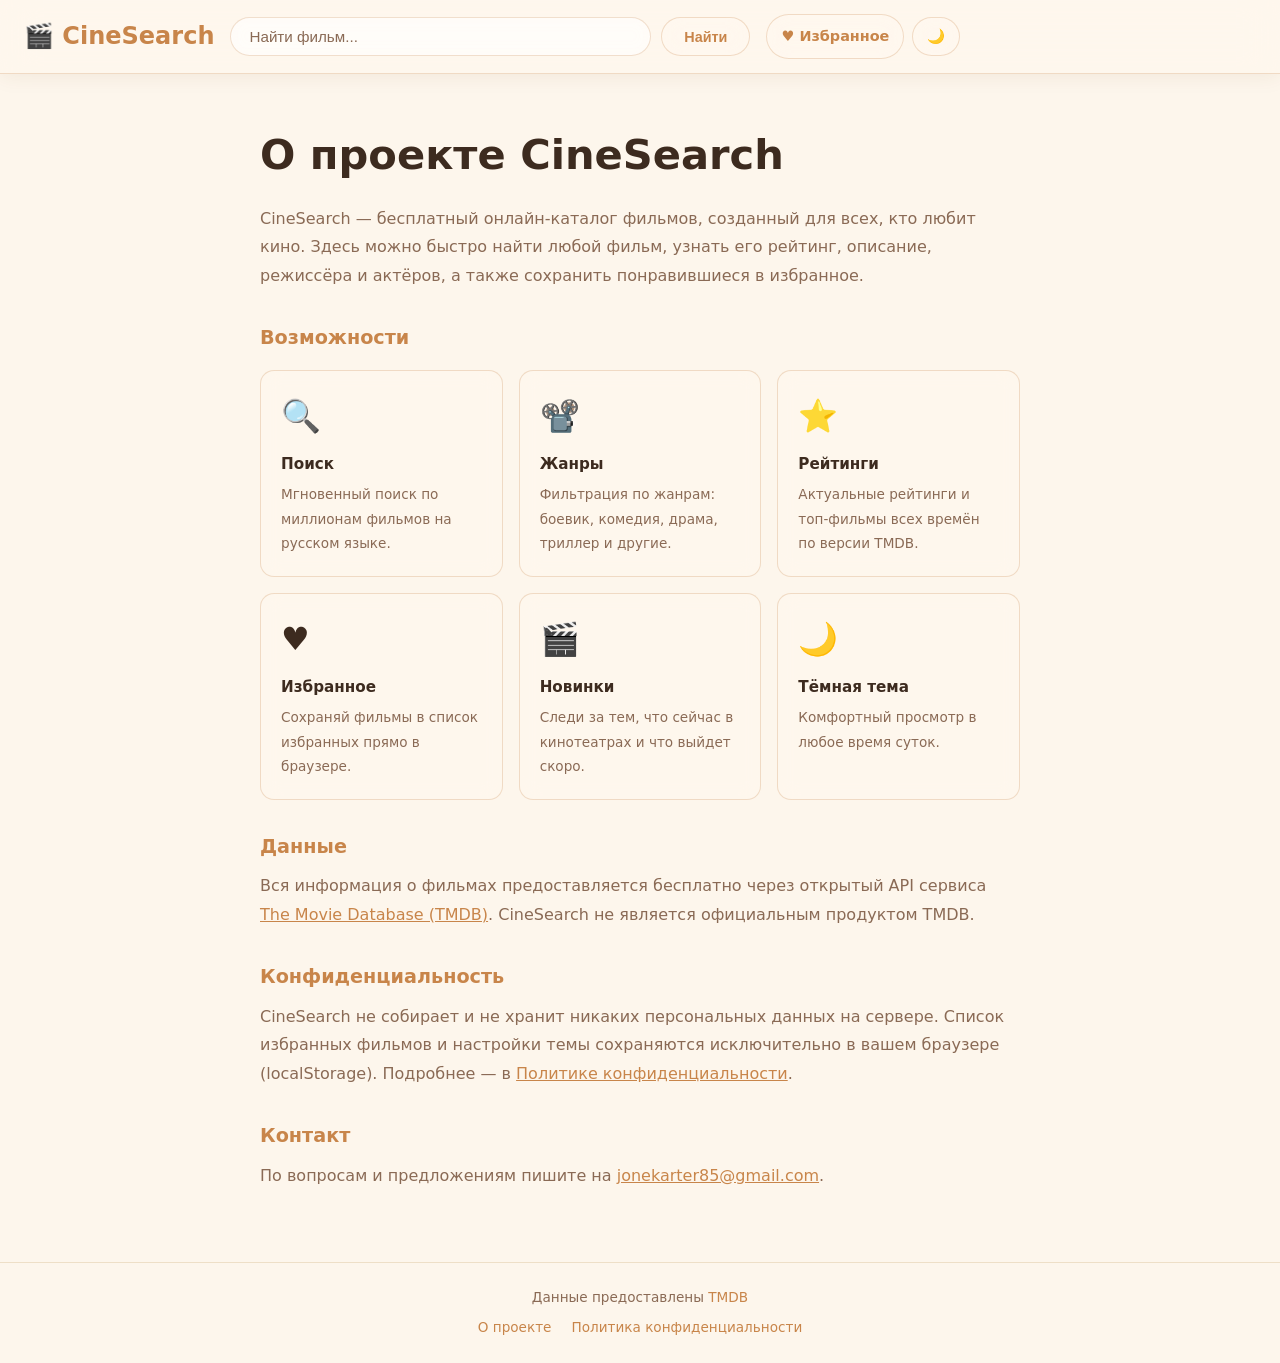
==== about.html @ c68b2f23 "Initial commit" ====
<!DOCTYPE html>
<html lang="ru" data-theme="light">
<head>
  <meta charset="UTF-8" />
  <meta name="viewport" content="width=device-width, initial-scale=1.0" />
  <title>О проекте — CineSearch</title>
  <meta name="description" content="CineSearch — бесплатный каталог фильмов. Узнайте больше о проекте." />
  <meta name="robots" content="index, follow" />
  <link rel="stylesheet" href="style.css" />
  <!-- Google tag (gtag.js) -->
  <script async src="https://www.googletagmanager.com/gtag/js?id=G-CYFRLNQNCZ"></script>
  <script>
    window.dataLayer = window.dataLayer || [];
    function gtag(){dataLayer.push(arguments);}
    gtag('js', new Date());
    gtag('config', 'G-CYFRLNQNCZ');
  </script>
  <style>
    .about-wrap { max-width: 760px; margin: 48px auto 0; }
    .about-wrap h1 { font-size: clamp(1.8rem, 4vw, 2.6rem); font-weight: 800; margin-bottom: 16px; }
    .about-wrap h2 { font-size: 1.2rem; font-weight: 700; margin: 32px 0 10px; color: var(--accent); }
    .about-wrap p  { color: var(--text-muted); line-height: 1.8; margin-bottom: 12px; }
    .about-wrap ul { color: var(--text-muted); line-height: 1.8; padding-left: 20px; margin-bottom: 12px; }
    .about-wrap ul li { margin-bottom: 6px; }
    .feature-grid {
      display: grid;
      grid-template-columns: repeat(auto-fill, minmax(220px, 1fr));
      gap: 16px;
      margin: 16px 0 32px;
    }
    .feature-card {
      background: var(--glass-bg);
      border: 1px solid var(--glass-border);
      border-radius: var(--radius);
      padding: 20px;
      backdrop-filter: blur(10px);
    }
    .feature-card .icon { font-size: 2rem; margin-bottom: 10px; }
    .feature-card h3 { font-size: 0.95rem; font-weight: 700; color: var(--text); margin-bottom: 6px; }
    .feature-card p  { font-size: 0.85rem; color: var(--text-muted); margin: 0; }
    .about-wrap a { color: var(--accent); text-decoration: underline; }
    .about-wrap a:hover { opacity: 0.8; text-decoration: none; }
  </style>
</head>
<body>

  <header class="header">
    <div class="header-inner">
      <a class="logo" href="index.html">🎬 CineSearch</a>
      <div class="search-wrap">
        <input id="searchInput" class="search-input" type="text" placeholder="Найти фильм..." autocomplete="off" />
        <button id="searchBtn" class="btn-glass">Найти</button>
      </div>
      <div class="header-actions">
        <a href="favorites.html" class="btn-glass btn-icon">♥ Избранное</a>
        <button id="themeToggle" class="btn-glass btn-icon" title="Сменить тему">🌙</button>
      </div>
    </div>
  </header>

  <main class="container">
    <div class="about-wrap">
      <h1>О проекте CineSearch</h1>
      <p>
        CineSearch — бесплатный онлайн-каталог фильмов, созданный для всех, кто любит кино.
        Здесь можно быстро найти любой фильм, узнать его рейтинг, описание, режиссёра и актёров,
        а также сохранить понравившиеся в избранное.
      </p>

      <h2>Возможности</h2>
      <div class="feature-grid">
        <div class="feature-card">
          <div class="icon">🔍</div>
          <h3>Поиск</h3>
          <p>Мгновенный поиск по миллионам фильмов на русском языке.</p>
        </div>
        <div class="feature-card">
          <div class="icon">📽️</div>
          <h3>Жанры</h3>
          <p>Фильтрация по жанрам: боевик, комедия, драма, триллер и другие.</p>
        </div>
        <div class="feature-card">
          <div class="icon">⭐</div>
          <h3>Рейтинги</h3>
          <p>Актуальные рейтинги и топ-фильмы всех времён по версии TMDB.</p>
        </div>
        <div class="feature-card">
          <div class="icon">♥</div>
          <h3>Избранное</h3>
          <p>Сохраняй фильмы в список избранных прямо в браузере.</p>
        </div>
        <div class="feature-card">
          <div class="icon">🎬</div>
          <h3>Новинки</h3>
          <p>Следи за тем, что сейчас в кинотеатрах и что выйдет скоро.</p>
        </div>
        <div class="feature-card">
          <div class="icon">🌙</div>
          <h3>Тёмная тема</h3>
          <p>Комфортный просмотр в любое время суток.</p>
        </div>
      </div>

      <h2>Данные</h2>
      <p>
        Вся информация о фильмах предоставляется бесплатно через открытый API сервиса
        <a href="https://www.themoviedb.org" target="_blank" rel="noopener">The Movie Database (TMDB)</a>.
        CineSearch не является официальным продуктом TMDB.
      </p>

      <h2>Конфиденциальность</h2>
      <p>
        CineSearch не собирает и не хранит никаких персональных данных на сервере.
        Список избранных фильмов и настройки темы сохраняются исключительно в вашем браузере (localStorage).
        Подробнее — в <a href="privacy.html">Политике конфиденциальности</a>.
      </p>

      <h2>Контакт</h2>
      <p>
        По вопросам и предложениям пишите на
        <a href="mailto:jonekarter85@gmail.com">jonekarter85@gmail.com</a>.
      </p>
    </div>
  </main>

  <footer class="footer">
    <p>Данные предоставлены <a href="https://www.themoviedb.org" target="_blank">TMDB</a></p>
    <nav class="footer-nav">
      <a href="about.html">О проекте</a>
      <a href="privacy.html">Политика конфиденциальности</a>
    </nav>
  </footer>

  <script>
    const savedTheme = localStorage.getItem('theme') || 'light';
    document.documentElement.setAttribute('data-theme', savedTheme);
    const themeToggle = document.getElementById('themeToggle');
    themeToggle.textContent = savedTheme === 'dark' ? '☀️' : '🌙';
    themeToggle.addEventListener('click', () => {
      document.documentElement.classList.add('theme-transition');
      const cur  = document.documentElement.getAttribute('data-theme');
      const next = cur === 'dark' ? 'light' : 'dark';
      document.documentElement.setAttribute('data-theme', next);
      localStorage.setItem('theme', next);
      themeToggle.textContent = next === 'dark' ? '☀️' : '🌙';
      setTimeout(() => document.documentElement.classList.remove('theme-transition'), 300);
    });
    document.getElementById('searchBtn').addEventListener('click', () => {
      const q = document.getElementById('searchInput').value.trim();
      if (q) window.location.href = `index.html?q=${encodeURIComponent(q)}`;
    });
    document.getElementById('searchInput').addEventListener('keydown', e => {
      if (e.key === 'Enter') document.getElementById('searchBtn').click();
    });
  </script>
</body>
</html>
---- style.css ----
/* ===== Base & Reset ===== */
*, *::before, *::after { box-sizing: border-box; margin: 0; padding: 0; }

:root {
  --cream:        #fdf6ec;
  --cream-dark:   #f5e9d6;
  --cream-mid:    #eedfc7;
  --accent:       #c8854a;
  --accent-soft:  #e4a96f;
  --text:         #3d2b1f;
  --text-muted:   #8a6a55;
  --glass-bg:     rgba(255, 248, 238, 0.55);
  --glass-border: rgba(200, 133, 74, 0.25);
  --shadow:       0 8px 32px rgba(100, 60, 20, 0.12);
  --radius:       14px;
  --transition:   0.3s cubic-bezier(0.4, 0, 0.2, 1);
}

[data-theme="dark"] {
  --cream:        #1a1410;
  --cream-dark:   #241c14;
  --cream-mid:    #2e2318;
  --accent:       #e4a96f;
  --accent-soft:  #c8854a;
  --text:         #f0e0c8;
  --text-muted:   #a08060;
  --glass-bg:     rgba(30, 22, 14, 0.65);
  --glass-border: rgba(228, 169, 111, 0.2);
  --shadow:       0 8px 32px rgba(0, 0, 0, 0.4);
}

html { scroll-behavior: smooth; }

body {
  font-family: 'Segoe UI', system-ui, sans-serif;
  background: var(--cream);
  color: var(--text);
  min-height: 100vh;
  line-height: 1.6;
  transition: background var(--transition), color var(--transition);
}

/* ===== Header ===== */
.header {
  position: sticky;
  top: 0;
  z-index: 100;
  background: var(--glass-bg);
  backdrop-filter: blur(18px);
  -webkit-backdrop-filter: blur(18px);
  border-bottom: 1px solid var(--glass-border);
  box-shadow: 0 2px 20px rgba(100, 60, 20, 0.08);
}

.header-inner {
  max-width: 1280px;
  margin: 0 auto;
  padding: 14px 24px;
  display: flex;
  align-items: center;
  gap: 16px;
  flex-wrap: wrap;
}

.logo {
  font-size: 1.5rem;
  font-weight: 700;
  color: var(--accent);
  text-decoration: none;
  white-space: nowrap;
  transition: opacity var(--transition);
}
.logo:hover { opacity: 0.75; }

.search-wrap {
  display: flex;
  gap: 10px;
  flex: 1;
  max-width: 520px;
}

.header-actions {
  display: flex;
  gap: 8px;
  align-items: center;
  flex-shrink: 0;
}

.search-input {
  flex: 1;
  padding: 10px 18px;
  border: 1.5px solid var(--glass-border);
  border-radius: 50px;
  background: rgba(255,255,255,0.6);
  backdrop-filter: blur(8px);
  font-size: 0.95rem;
  color: var(--text);
  outline: none;
  transition: border-color var(--transition), box-shadow var(--transition), background var(--transition);
}
[data-theme="dark"] .search-input { background: rgba(0,0,0,0.3); }
.search-input::placeholder { color: var(--text-muted); }
.search-input:focus {
  border-color: var(--accent-soft);
  box-shadow: 0 0 0 3px rgba(200,133,74,0.15);
}

/* ===== Glass Button ===== */
.btn-glass {
  padding: 10px 22px;
  border-radius: 50px;
  border: 1.5px solid var(--glass-border);
  background: var(--glass-bg);
  backdrop-filter: blur(12px);
  -webkit-backdrop-filter: blur(12px);
  color: var(--accent);
  font-weight: 600;
  font-size: 0.9rem;
  cursor: pointer;
  transition: background var(--transition), box-shadow var(--transition), transform var(--transition), border-color var(--transition);
  white-space: nowrap;
  text-decoration: none;
  display: inline-flex;
  align-items: center;
  gap: 6px;
}
.btn-glass:hover:not(:disabled) {
  background: rgba(200, 133, 74, 0.15);
  border-color: var(--accent-soft);
  box-shadow: 0 4px 18px rgba(200, 133, 74, 0.25);
  transform: translateY(-2px);
}
.btn-glass:active:not(:disabled) { transform: translateY(0); box-shadow: none; }
.btn-glass:disabled { opacity: 0.4; cursor: not-allowed; }
.btn-icon { padding: 10px 14px; }
.active-link { background: rgba(200,133,74,0.15); border-color: var(--accent-soft); }

/* ===== Tabs ===== */
.tabs-wrap {
  display: flex;
  gap: 8px;
  flex-wrap: wrap;
  margin: 28px 0 0;
}

.tab {
  padding: 8px 18px;
  border-radius: 50px;
  border: 1.5px solid var(--glass-border);
  background: var(--glass-bg);
  backdrop-filter: blur(8px);
  color: var(--text-muted);
  font-weight: 600;
  font-size: 0.88rem;
  cursor: pointer;
  transition: all var(--transition);
}
.tab:hover { color: var(--accent); border-color: var(--accent-soft); }
.tab.active {
  background: rgba(200,133,74,0.15);
  border-color: var(--accent);
  color: var(--accent);
}

/* ===== Genre Filters ===== */
.genre-filters {
  display: flex;
  gap: 8px;
  flex-wrap: wrap;
  margin: 14px 0 0;
}

.genre-btn {
  padding: 6px 14px;
  border-radius: 50px;
  border: 1px solid var(--glass-border);
  background: transparent;
  color: var(--text-muted);
  font-size: 0.82rem;
  font-weight: 500;
  cursor: pointer;
  transition: all var(--transition);
}
.genre-btn:hover { color: var(--accent); border-color: var(--accent-soft); }
.genre-btn.active {
  background: var(--accent);
  border-color: var(--accent);
  color: #fff;
}

/* ===== Container ===== */
.container {
  max-width: 1280px;
  margin: 0 auto;
  padding: 0 24px 60px;
}

/* ===== Hero ===== */
.hero {
  text-align: center;
  padding: 52px 0 32px;
}
.hero h1 {
  font-size: clamp(2rem, 5vw, 3.2rem);
  font-weight: 800;
  letter-spacing: -0.5px;
}
.hero p { margin-top: 10px; font-size: 1.1rem; color: var(--text-muted); }

/* ===== Section title ===== */
.section-title {
  font-size: 1.2rem;
  font-weight: 700;
  color: var(--text);
  margin: 24px 0 20px;
  padding-bottom: 10px;
  border-bottom: 2px solid var(--cream-mid);
}

/* ===== Movies Grid ===== */
.movies-grid {
  display: grid;
  grid-template-columns: repeat(auto-fill, minmax(200px, 1fr));
  gap: 24px;
}

/* ===== Movie Card ===== */
.movie-card {
  background: var(--glass-bg);
  border: 1px solid var(--glass-border);
  border-radius: var(--radius);
  overflow: hidden;
  cursor: pointer;
  text-decoration: none;
  color: inherit;
  box-shadow: var(--shadow);
  backdrop-filter: blur(10px);
  -webkit-backdrop-filter: blur(10px);
  transition: transform var(--transition), box-shadow var(--transition);
  display: flex;
  flex-direction: column;
}
.movie-card:hover {
  transform: translateY(-6px) scale(1.02);
  box-shadow: 0 16px 40px rgba(100, 60, 20, 0.18);
}

/* fade-in animation */
.fade-in {
  opacity: 0;
  transform: translateY(16px);
  animation: fadeInUp 0.45s ease forwards;
}
@keyframes fadeInUp {
  to { opacity: 1; transform: translateY(0); }
}

.movie-poster {
  width: 100%;
  aspect-ratio: 2/3;
  object-fit: cover;
  display: block;
  background: var(--cream-mid);
}
.movie-poster-placeholder {
  width: 100%;
  aspect-ratio: 2/3;
  background: linear-gradient(135deg, var(--cream-mid), var(--cream-dark));
  display: flex;
  align-items: center;
  justify-content: center;
  font-size: 3rem;
}

.movie-info { padding: 14px; flex: 1; display: flex; flex-direction: column; gap: 6px; }
.movie-title { font-size: 0.95rem; font-weight: 700; line-height: 1.3; }
.movie-year { font-size: 0.82rem; color: var(--text-muted); }
.movie-rating {
  display: inline-flex;
  align-items: center;
  gap: 4px;
  font-size: 0.82rem;
  font-weight: 600;
  color: var(--accent);
  margin-top: auto;
}

/* ===== Movie Banner ===== */
.movie-banner {
  width: 100%;
  height: 340px;
  object-fit: cover;
  border-radius: var(--radius);
  display: block;
  margin-bottom: 32px;
  box-shadow: var(--shadow);
}
.movie-banner-placeholder { display: none; }

/* ===== Detail Page ===== */
.detail-wrap {
  display: flex;
  gap: 40px;
  flex-wrap: wrap;
}
.detail-poster {
  width: 260px;
  flex-shrink: 0;
  border-radius: var(--radius);
  box-shadow: var(--shadow);
  object-fit: cover;
}
.detail-poster-placeholder {
  width: 260px;
  flex-shrink: 0;
  aspect-ratio: 2/3;
  border-radius: var(--radius);
  background: var(--cream-mid);
  display: flex;
  align-items: center;
  justify-content: center;
  font-size: 5rem;
}
.detail-info { flex: 1; min-width: 260px; }
.detail-info h1 { font-size: clamp(1.6rem, 4vw, 2.4rem); font-weight: 800; }
.detail-meta { display: flex; flex-wrap: wrap; gap: 12px; margin: 16px 0; }
.meta-tag {
  background: var(--glass-bg);
  border: 1px solid var(--glass-border);
  padding: 4px 14px;
  border-radius: 50px;
  font-size: 0.85rem;
  font-weight: 600;
  color: var(--text-muted);
  backdrop-filter: blur(8px);
}
.meta-tag.accent { color: var(--accent); }
.detail-overview { font-size: 1rem; line-height: 1.7; color: var(--text-muted); margin-top: 20px; }
.back-link {
  display: inline-flex;
  align-items: center;
  gap: 6px;
  margin-bottom: 28px;
  color: var(--accent);
  text-decoration: none;
  font-weight: 600;
  transition: gap var(--transition);
}
.back-link:hover { gap: 10px; }
.genres-list { display: flex; flex-wrap: wrap; gap: 8px; margin-top: 12px; }

/* ===== Fav button ===== */
.fav-btn {
  margin-top: 20px;
  padding: 10px 24px;
  border-radius: 50px;
  border: 1.5px solid var(--glass-border);
  background: var(--glass-bg);
  backdrop-filter: blur(12px);
  color: var(--accent);
  font-weight: 600;
  font-size: 0.95rem;
  cursor: pointer;
  transition: all var(--transition);
}
.fav-btn:hover {
  background: rgba(200,133,74,0.15);
  border-color: var(--accent);
  transform: translateY(-2px);
  box-shadow: 0 4px 18px rgba(200,133,74,0.2);
}
.fav-btn.active {
  background: var(--accent);
  color: #fff;
  border-color: var(--accent);
}

/* ===== Loader ===== */
.loader {
  text-align: center;
  padding: 60px;
  font-size: 1rem;
  color: var(--text-muted);
  animation: pulse 1.4s ease-in-out infinite;
}
@keyframes pulse { 0%, 100% { opacity: 1; } 50% { opacity: 0.4; } }

/* ===== No results ===== */
.no-results { text-align: center; padding: 60px; font-size: 1.1rem; color: var(--text-muted); }

/* ===== Pagination ===== */
.pagination { display: flex; align-items: center; justify-content: center; gap: 20px; margin-top: 48px; }
.page-info { font-size: 0.95rem; color: var(--text-muted); }

/* ===== Footer ===== */
.footer {
  text-align: center;
  padding: 24px;
  font-size: 0.85rem;
  color: var(--text-muted);
  border-top: 1px solid var(--cream-mid);
}
.footer a { color: var(--accent); text-decoration: none; }
.footer a:hover { text-decoration: underline; }
.footer-nav {
  margin-top: 8px;
  display: flex;
  gap: 20px;
  justify-content: center;
  flex-wrap: wrap;
}

/* ===== Utility ===== */
.hidden { display: none !important; }

/* ===== Smooth theme switch (no flash) ===== */
.theme-transition,
.theme-transition *,
.theme-transition *::before,
.theme-transition *::after {
  transition:
    background-color 0.3s cubic-bezier(0.4, 0, 0.2, 1),
    color            0.3s cubic-bezier(0.4, 0, 0.2, 1),
    border-color     0.3s cubic-bezier(0.4, 0, 0.2, 1),
    box-shadow       0.3s cubic-bezier(0.4, 0, 0.2, 1) !important;
}

/* ===== Responsive ===== */
@media (max-width: 700px) {
  .header-inner { padding: 12px 16px; }
  .container { padding: 0 16px 40px; }
  .movies-grid { grid-template-columns: repeat(auto-fill, minmax(150px, 1fr)); gap: 14px; }
  .detail-wrap { flex-direction: column; }
  .detail-poster, .detail-poster-placeholder { width: 100%; max-width: 260px; }
  .movie-banner { height: 200px; }
  .header-actions .btn-glass span { display: none; }
}
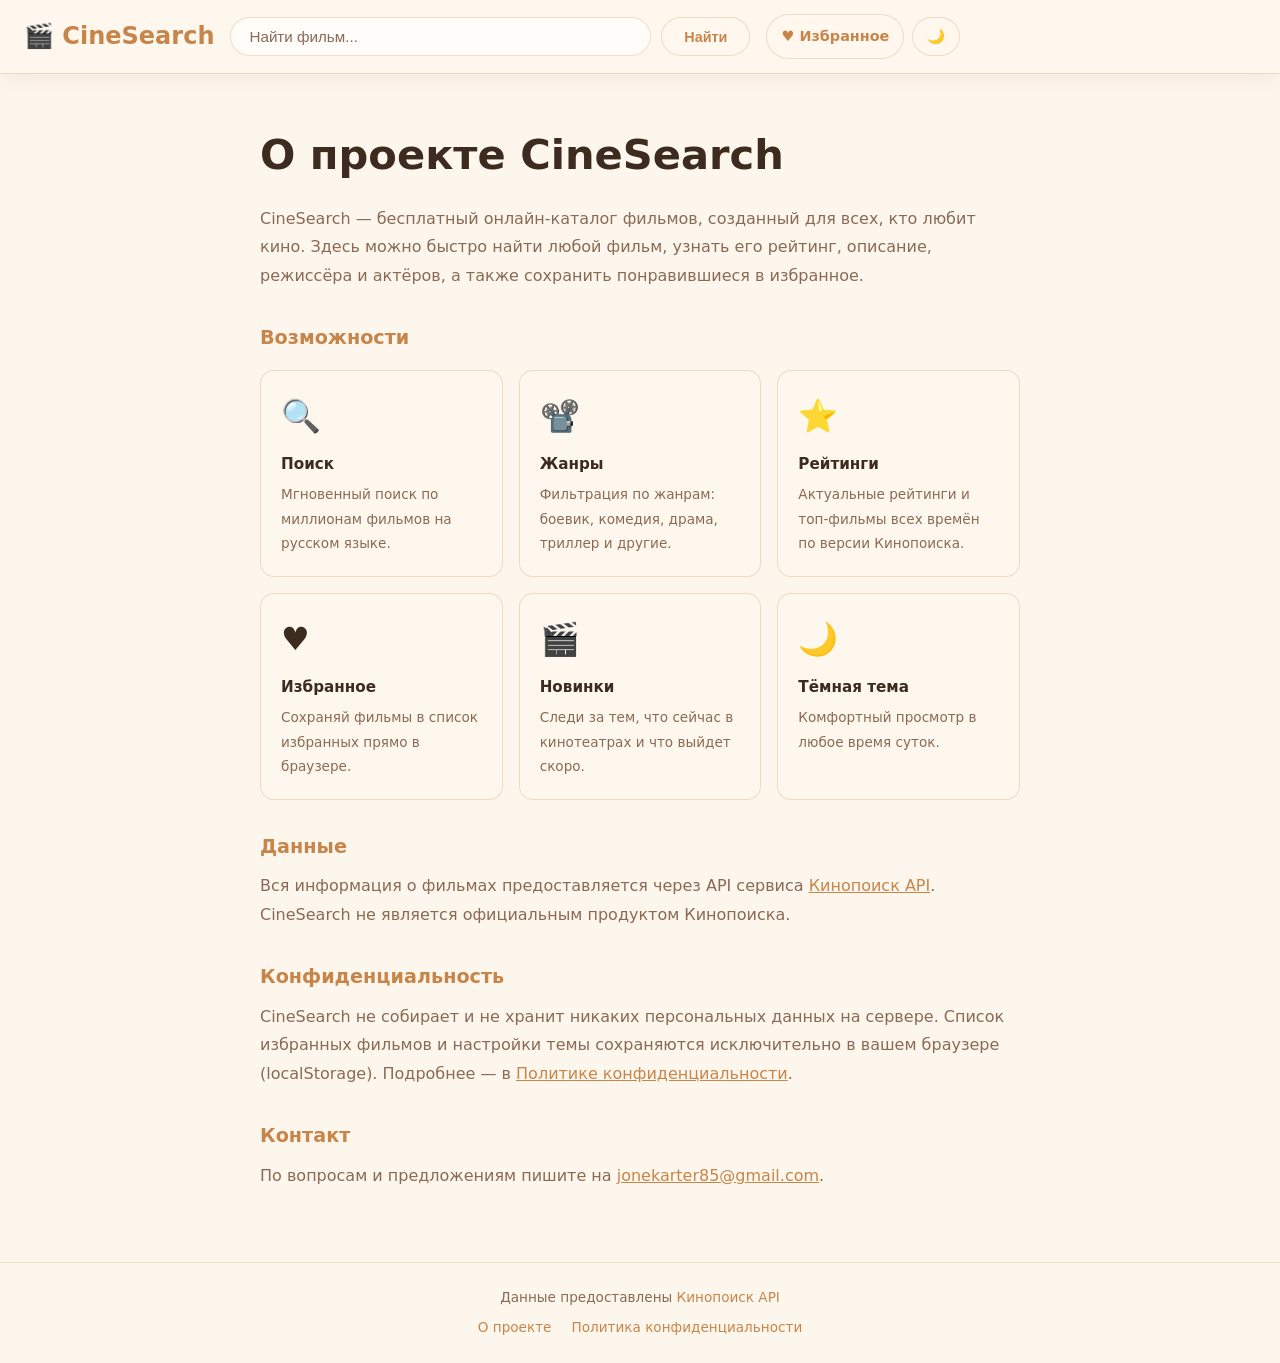
==== commit 23e28c33: "Migrate from TMDB to Kinopoisk API" ====
--- a/about.html
+++ b/about.html
@@ -82,7 +82,7 @@
         <div class="feature-card">
           <div class="icon">⭐</div>
           <h3>Рейтинги</h3>
-          <p>Актуальные рейтинги и топ-фильмы всех времён по версии TMDB.</p>
+          <p>Актуальные рейтинги и топ-фильмы всех времён по версии Кинопоиска.</p>
         </div>
         <div class="feature-card">
           <div class="icon">♥</div>
@@ -103,9 +103,9 @@
 
       <h2>Данные</h2>
       <p>
-        Вся информация о фильмах предоставляется бесплатно через открытый API сервиса
-        <a href="https://www.themoviedb.org" target="_blank" rel="noopener">The Movie Database (TMDB)</a>.
-        CineSearch не является официальным продуктом TMDB.
+        Вся информация о фильмах предоставляется через API сервиса
+        <a href="https://kinopoisk.dev" target="_blank" rel="noopener">Кинопоиск API</a>.
+        CineSearch не является официальным продуктом Кинопоиска.
       </p>
 
       <h2>Конфиденциальность</h2>
@@ -124,7 +124,7 @@
   </main>
 
   <footer class="footer">
-    <p>Данные предоставлены <a href="https://www.themoviedb.org" target="_blank">TMDB</a></p>
+    <p>Данные предоставлены <a href="https://kinopoisk.dev" target="_blank">Кинопоиск API</a></p>
     <nav class="footer-nav">
       <a href="about.html">О проекте</a>
       <a href="privacy.html">Политика конфиденциальности</a>
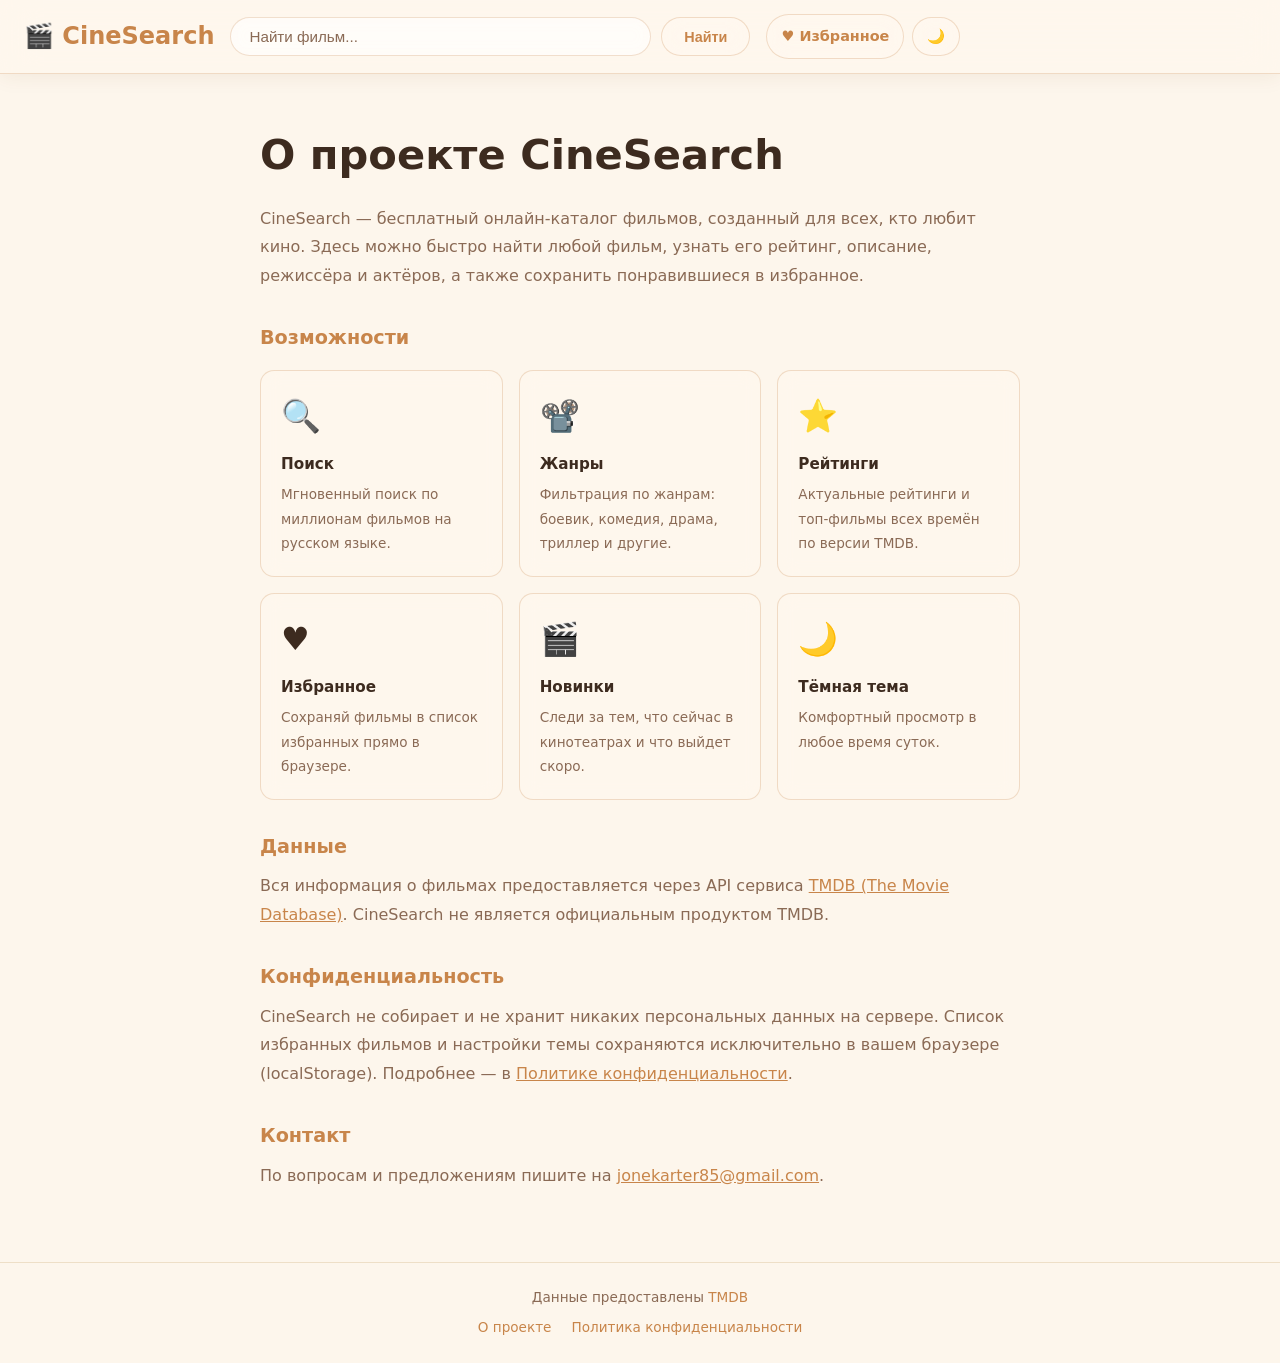
==== commit e34ba9b5: "Migrate from Kinopoisk API to TMDB, remove Google Analytics - app.js: full rewrite to use TMDB endpo" ====
--- a/about.html
+++ b/about.html
@@ -7,14 +7,6 @@
   <meta name="description" content="CineSearch — бесплатный каталог фильмов. Узнайте больше о проекте." />
   <meta name="robots" content="index, follow" />
   <link rel="stylesheet" href="style.css" />
-  <!-- Google tag (gtag.js) -->
-  <script async src="https://www.googletagmanager.com/gtag/js?id=G-CYFRLNQNCZ"></script>
-  <script>
-    window.dataLayer = window.dataLayer || [];
-    function gtag(){dataLayer.push(arguments);}
-    gtag('js', new Date());
-    gtag('config', 'G-CYFRLNQNCZ');
-  </script>
   <style>
     .about-wrap { max-width: 760px; margin: 48px auto 0; }
     .about-wrap h1 { font-size: clamp(1.8rem, 4vw, 2.6rem); font-weight: 800; margin-bottom: 16px; }
@@ -82,7 +74,7 @@
         <div class="feature-card">
           <div class="icon">⭐</div>
           <h3>Рейтинги</h3>
-          <p>Актуальные рейтинги и топ-фильмы всех времён по версии Кинопоиска.</p>
+          <p>Актуальные рейтинги и топ-фильмы всех времён по версии TMDB.</p>
         </div>
         <div class="feature-card">
           <div class="icon">♥</div>
@@ -104,8 +96,8 @@
       <h2>Данные</h2>
       <p>
         Вся информация о фильмах предоставляется через API сервиса
-        <a href="https://kinopoisk.dev" target="_blank" rel="noopener">Кинопоиск API</a>.
-        CineSearch не является официальным продуктом Кинопоиска.
+        <a href="https://www.themoviedb.org" target="_blank" rel="noopener">TMDB (The Movie Database)</a>.
+        CineSearch не является официальным продуктом TMDB.
       </p>
 
       <h2>Конфиденциальность</h2>
@@ -124,7 +116,7 @@
   </main>
 
   <footer class="footer">
-    <p>Данные предоставлены <a href="https://kinopoisk.dev" target="_blank">Кинопоиск API</a></p>
+    <p>Данные предоставлены <a href="https://www.themoviedb.org" target="_blank">TMDB</a></p>
     <nav class="footer-nav">
       <a href="about.html">О проекте</a>
       <a href="privacy.html">Политика конфиденциальности</a>
--- a/style.css
+++ b/style.css
@@ -349,6 +349,13 @@
 .back-link:hover { gap: 10px; }
 .genres-list { display: flex; flex-wrap: wrap; gap: 8px; margin-top: 12px; }
 
+/* ===== Watch Providers ===== */
+.watch-free { margin-top: 20px; }
+.watch-free-label { font-size: .9rem; color: var(--text-muted); margin-bottom: 10px; }
+.providers-list { display: flex; flex-wrap: wrap; gap: 10px; align-items: center; }
+.provider-logo { width: 40px; height: 40px; border-radius: 8px; object-fit: cover; transition: transform var(--transition); }
+.provider-logo:hover { transform: scale(1.1); }
+
 /* ===== Fav button ===== */
 .fav-btn {
   margin-top: 20px;
